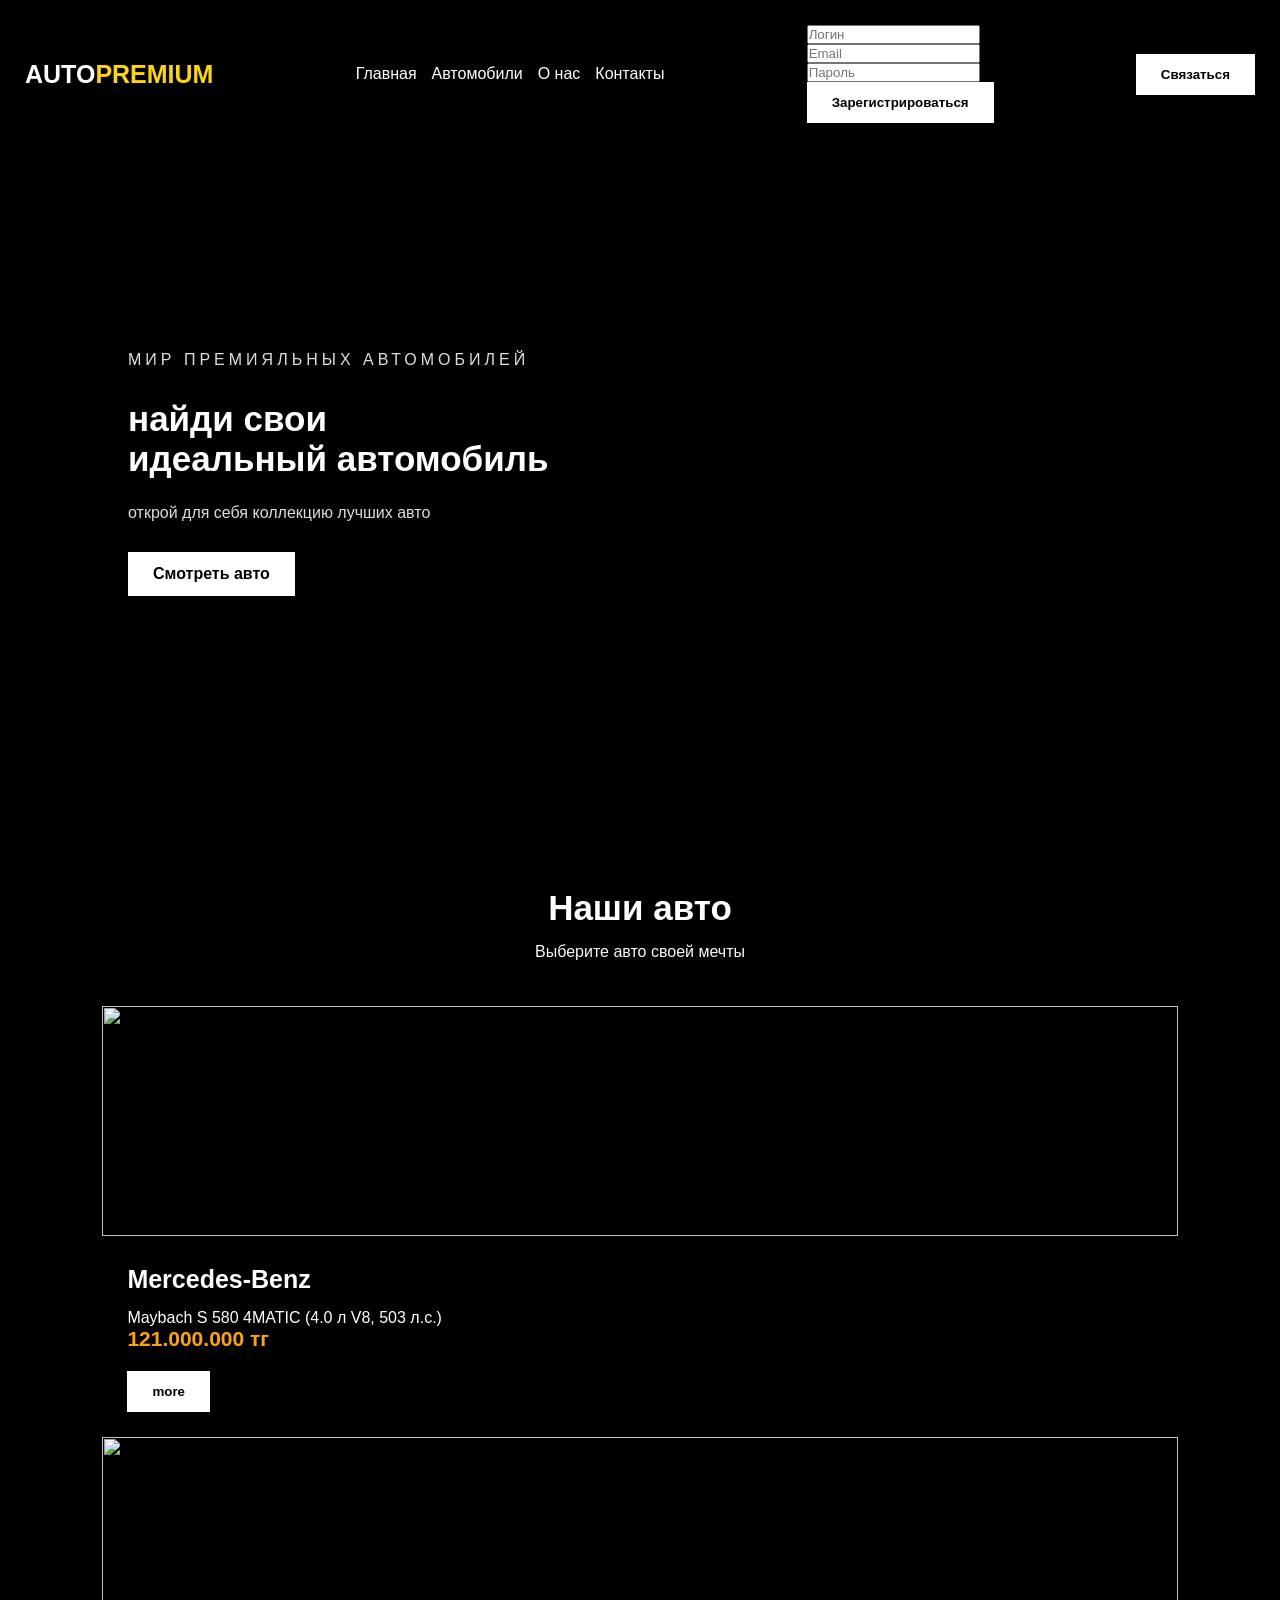
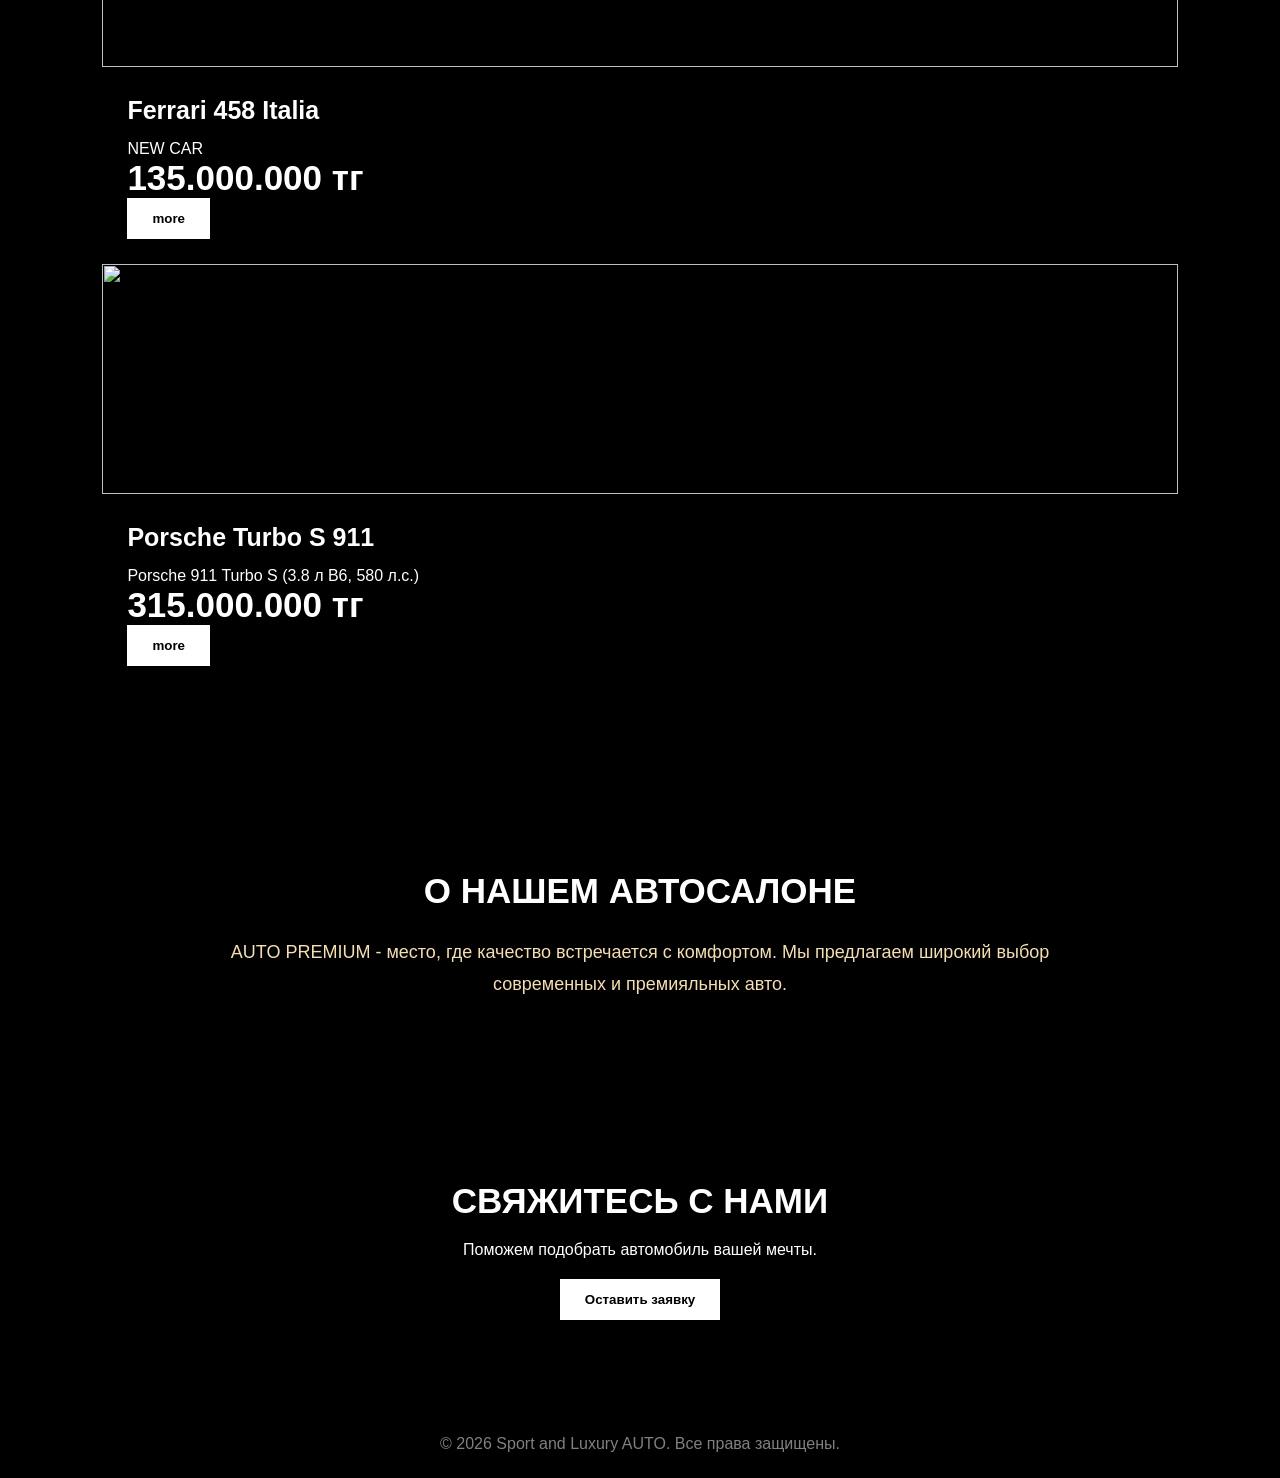
==== автосалон.html @ 5c62293b "Add files via upload" ====
<!DOCTYPE html>
<html lang="en">
<head>
    <meta charset="UTF-8">
    <meta name="viewport" content="width=device-width, initial-scale=1.0">
    <title>AUTO PREMIUM</title>
    <link rel="stylesheet" href="автосалон.css">
</head>
<body>
    <script src="автосалон.JS">
    
    </script>
<header>
    <div class="logo">AUTO<span>PREMIUM</span></div>

    <nav>
        <a href="#home">Главная</a>
        <a href="#cars">Автомобили</a>
        <a href="#about">О нас</a>
        <a href="#contacts">Контакты</a>
    </nav>
    
     <form action="/register" method="post">
        <input type="text" name="username" placeholder="Логин" required><br>
        <input type="email" name="email" placeholder="Email" required><br>
        <input type="password" name="password" placeholder="Пароль" required><br>
        <button type="submit">Зарегистрироваться</button>
     </form>
     

     
    <button class="header-btn" onclick="contactsUs()">
        Связаться
    </button>
</header>

<section class="hero" id="home">
    <div class="hero-content">
        <p class="subtitle">МИР ПРЕМИЯЛЬНЫХ АВТОМОБИЛЕЙ</p> 
        <h1>найди свои<br>идеальный автомобиль</h1>
        <p>открой для себя коллекцию лучших авто</p>
        <a href="#cars" class="main-btn">Смотреть авто</a>
    </div>
</section>

<section class="cars" id="cars">
    <h2>Наши авто</h2>
    <p class="section-desc">Выберите авто своей мечты</p>

    <div class="car-container">

        <div class="car-card">
            <img src="merc.jpeg" alt="">
            <div class="car-info">
                <h3>Mercedes-Benz</h3>
                <p>Maybach S 580 4MATIC (4.0 л V8, 503 л.с.)</p>
                <h4>121.000.000 тг</h4>
                <button onclick="buyCAR">more</button>
            </div>
        </div>
    </div>

    <div class="car-card">
        <img src="ferrari 1.jpeg" alt="">
        <div class="car-info">
          <h3> Ferrari 458 Italia</h3>
          <P>NEW CAR</P>
          <h2>135.000.000 тг</h2>
          <BUtton onclick="buyCAR">more</BUtton>

        </div>
        
         <div class="car-card">
            <img src="911.jpg" alt="">
            <div class="car-info">
              <h3>Porsche Turbo S 911</h3>
              <p> Porsche 911 Turbo S (3.8 л B6, 580 л.с.)</p>
              <h2>315.000.000 тг</h2>
              <button onclick="buyCAR">more</button>
            </div>

         </div>
    </div>
</section>

<section class="about" id="about">
    <h2>О НАШЕМ АВТОСАЛОНЕ</h2>
    <p>
        AUTO PREMIUM - место, где качество встречается с комфортом. Мы предлагаем 
        широкий выбор современных и премияльных авто.
    </p>
</section>

<section class="contacts" id="contacts">
    <h2>СВЯЖИТЕСЬ С НАМИ</h2>
    <p>Поможем подобрать автомобиль вашей мечты.</p>
    <button onclick="contactsUs()">Оставить заявку</button>
</section>

<footer>
    <p>© 2026 Sport and Luxury AUTO. Все права защищены.</p>
</footer>
</body>
</html>
---- автосалон.css ----
* {
    margin: 0;
    padding: 0;
    box-sizing: border-box;
    scroll-behavior: smooth;
}

body {
    background: black;
    color: white;
    font-family: Arial, Helvetica, sans-serif;
}

 

header {
    height: 85px;
    display: flex;
    align-items: center;
    justify-content: space-between;
    padding: 0 8%;
    background: black;
}

.logo {
    font-size: 25px;
    font-weight: bold;
}

.logo span  {
    color: gold;
}

nav {
    display: flex;
    gap: 30px;
}

nav a {
    color: white;
    text-decoration: none;
    transition: 0.3s;
}

nav a:hover {
    color: orange;
}

button, .main-btn {
    background: rgb(255, 255, 255);
    color: black;
    border: none;
    padding: 13px 25px;
    cursor: pointer;
    font-weight: bold;
    transition: 0.3s;
}

button:hover .main-btn:hover {

    background: white;
    transform: translateY(-3px);
}



.hero {
    height: 650px;
    
    
    display: flex;
    align-items: center;
    padding: 0 10%;
    background-image: url(gop.jpg); 
    background-repeat: no-repeat;
    background-size: cover;
    background-position: center;

    
}

.hero-content {
    max-width: 650px;
}

.subtitle {
    color: orange;
    letter-spacing: 4px;
    margin-bottom: 20px;
}

.hero h1 {
    font-size: 52px;
    margin-bottom: 25px;
}

.hero-content p {
    margin-bottom: 30px;
    color: gainsboro;
}

.main-btn {
    display: inline-block;
    text-decoration: none;
}


.cars {
    padding: 90px 8%;
    text-align: center;
}

.cars h2, .about h2, .contacts h2 {
    font-size: 35px;
}
  
.section-desc {
    color: ghostwhite;
    margin: 15px 0 45px;
}

.car-container {
    display: grid;
    grid-template-columns: repeat(3, 1fr);
    gap: 30px;
}

.car-card {
    background: black;
    text-align: left;
    overflow: hidden;
    transition: 0.3s;
}

.car-card img {
    width: 100%;
    height: 230px;
    object-fit: cover;
}

.car-info {
    padding: 25px;
}

.car-info h3 {
    margin-bottom: 15px;
    font-size: 25px;
}

.car-info h4 {
    color: orange;
    font-size: 21px;
    margin-bottom: 20px;
}


.about {
    background: black;
    text-align: center;
    padding: 90px 15%;
}


.about p {
  color: wheat;
  line-height: 1.8;
  margin-top: 25px;
  font-size: 18px;
  
}

.contacts{
    padding:  90px 20px;
    text-align: center;
}


.contacts p {
    color: white;
    margin: 20px 0;
}

footer {
    padding: 25px;
    background: black;
    color: gray;
    text-align: center;
}
 


header {
    height: auto;
    padding: 25px;
    flex-wrap: wrap;
    gap: 20px;
}

nav {
    flex-wrap: wrap;
    gap: 15px;
}

.hero h1 {
    font-size: 35px;
}
    
.car-container {
    grid-template-columns: 1fr;
}
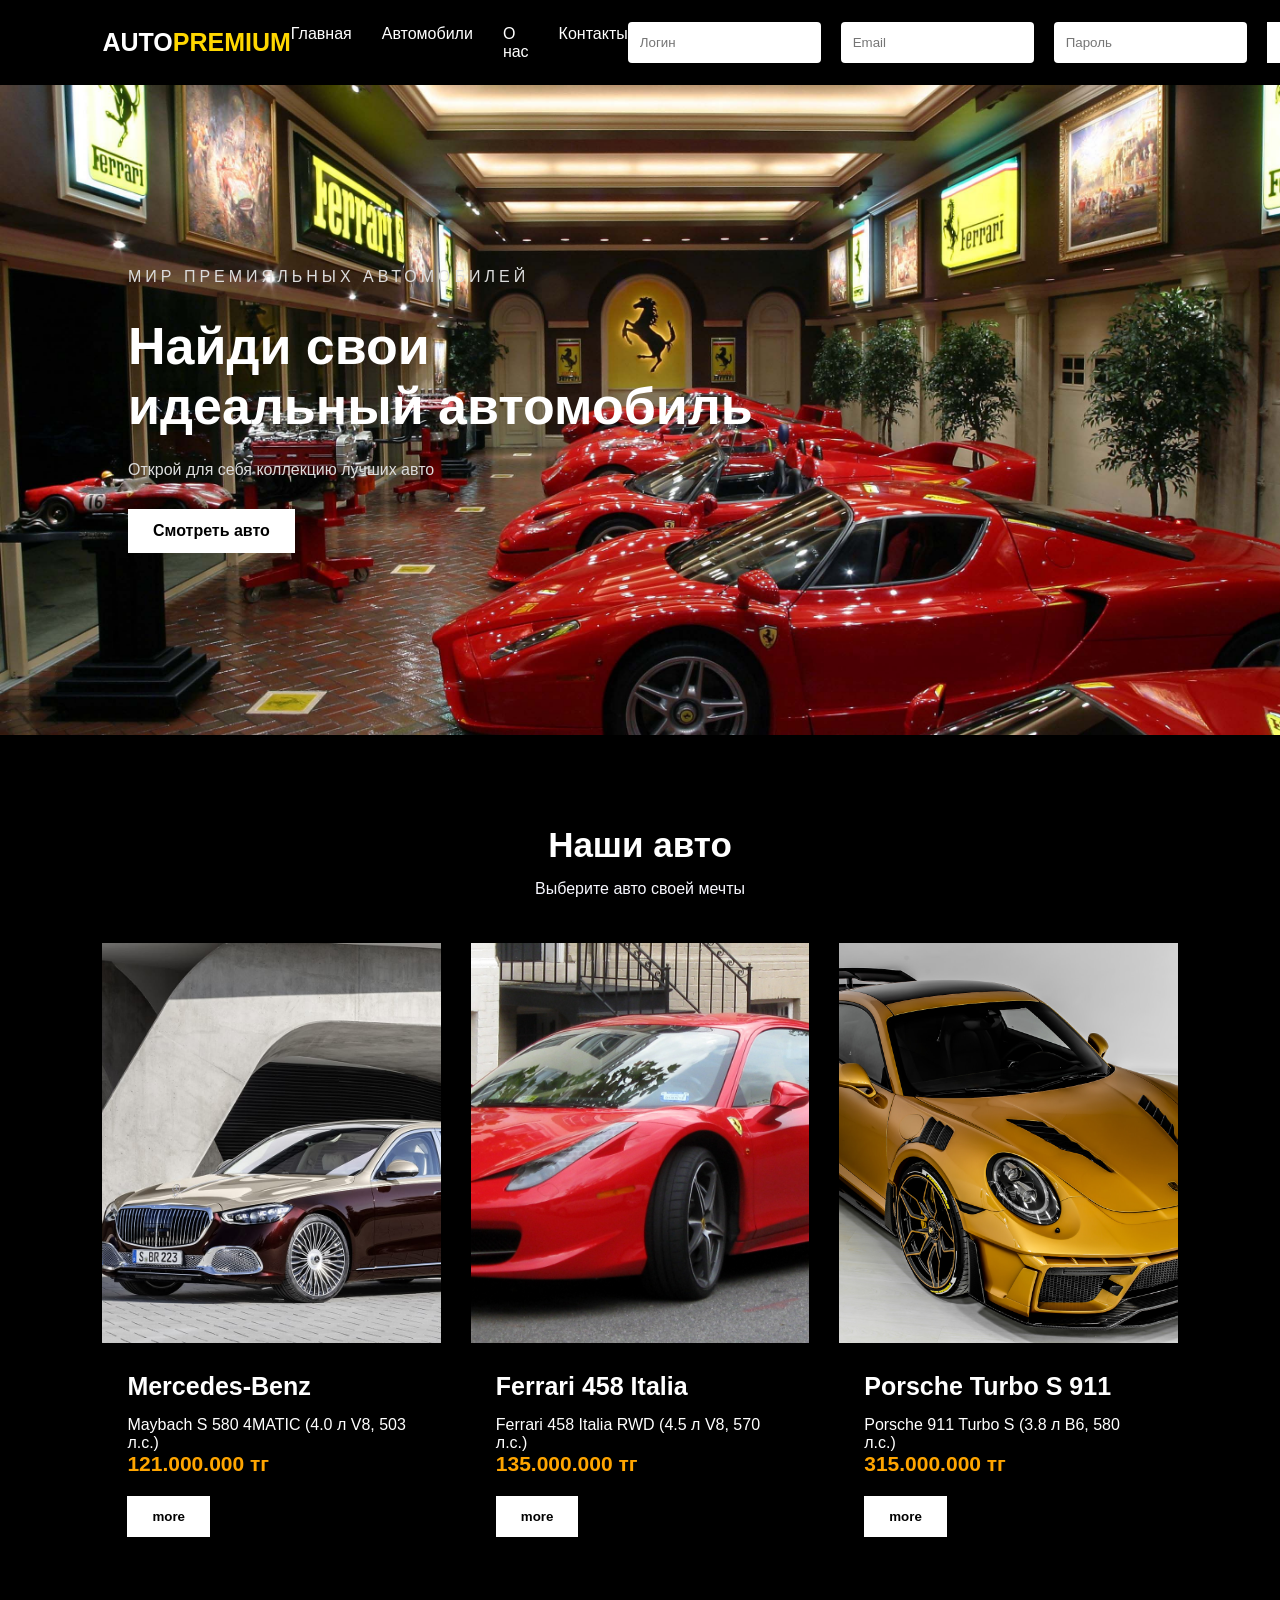
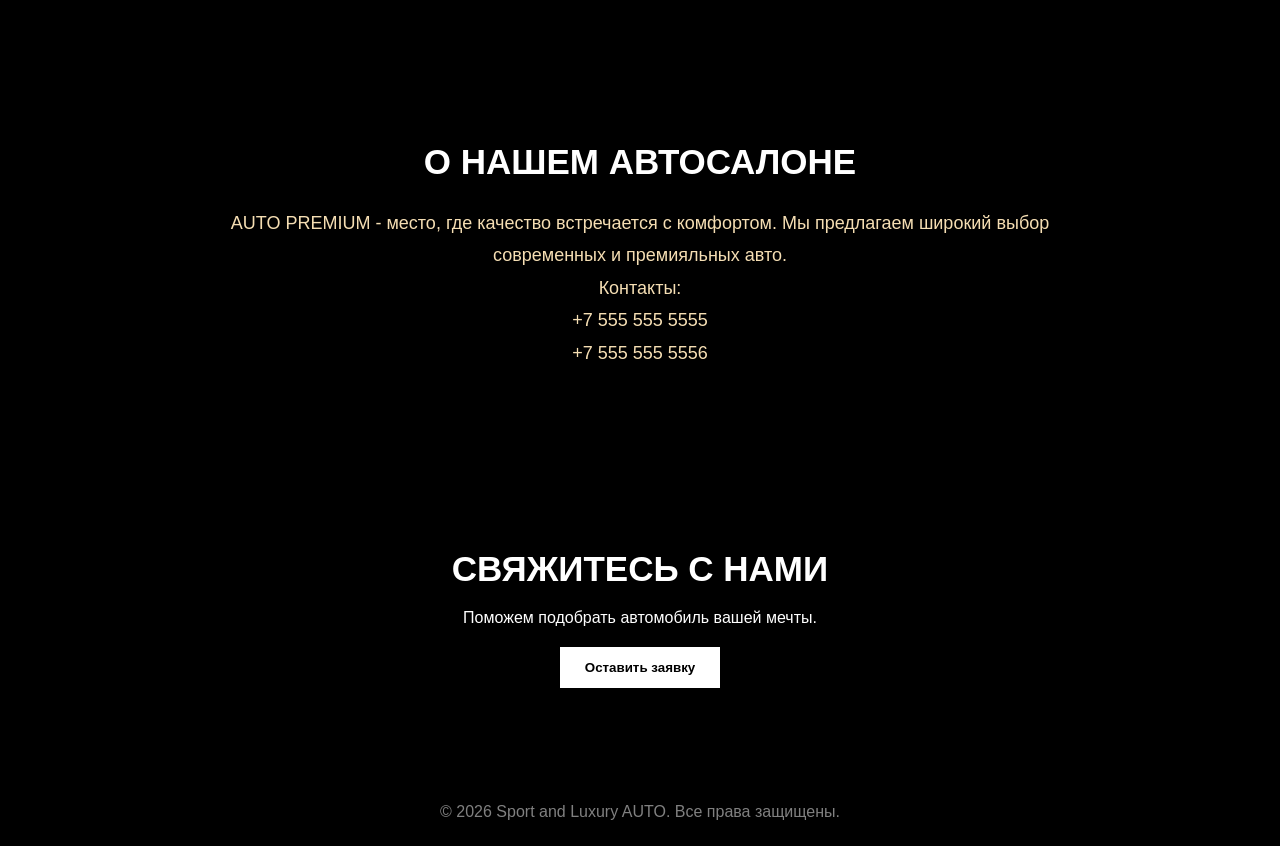
==== commit b1f1e153: "Add files via upload" ====
--- a/автосалон.html
+++ b/автосалон.html
@@ -7,10 +7,7 @@
     <link rel="stylesheet" href="автосалон.css">
 </head>
 <body>
-    <script src="автосалон.JS">
-    
-    </script>
-<header>
+ <header>
     <div class="logo">AUTO<span>PREMIUM</span></div>
 
     <nav>
@@ -29,76 +26,77 @@
      
 
      
-    <button class="header-btn" onclick="contactsUs()">
-        Связаться
-    </button>
-</header>
+     <button class="header-btn" onclick="contactsUS()">Связаться</button>
 
-<section class="hero" id="home">
+ </header>
+
+ <section class="hero" id="home">
     <div class="hero-content">
         <p class="subtitle">МИР ПРЕМИЯЛЬНЫХ АВТОМОБИЛЕЙ</p> 
-        <h1>найди свои<br>идеальный автомобиль</h1>
-        <p>открой для себя коллекцию лучших авто</p>
+        <h1>Найди свои<br>идеальный автомобиль</h1>
+        <p>Открой для себя коллекцию лучших авто</p>
         <a href="#cars" class="main-btn">Смотреть авто</a>
     </div>
-</section>
+ </section>
 
-<section class="cars" id="cars">
-    <h2>Наши авто</h2>
-    <p class="section-desc">Выберите авто своей мечты</p>
+    <section class="cars" id="cars">
+       <h2>Наши авто</h2>
+       <p class="section-desc">Выберите авто своей мечты</p>
 
-    <div class="car-container">
+        <div class="car-container">
 
-        <div class="car-card">
-            <img src="merc.jpeg" alt="">
-            <div class="car-info">
-                <h3>Mercedes-Benz</h3>
-                <p>Maybach S 580 4MATIC (4.0 л V8, 503 л.с.)</p>
-                <h4>121.000.000 тг</h4>
-                <button onclick="buyCAR">more</button>
+            <div class="car-card">
+               <img src="merc.jpeg" alt="">
+               <div class="car-info">
+                 <h3>Mercedes-Benz</h3>
+                 <p>Maybach S 580 4MATIC (4.0 л V8, 503 л.с.)</p>
+                 <h2>121.000.000 тг</h2>
+                 <button onclick="buyCAR(Mercedes-Benz Maybach S 580)">more</button>
+                </div>
+            </div>
+        
+
+            <div class="car-card">
+               <img src="ferrari 1.jpeg" alt="">
+               <div class="car-info">
+                   <h3> Ferrari 458 Italia</h3>
+                   <P>Ferrari 458 Italia RWD (4.5 л V8, 570 л.с.)</P>
+                   <h2>135.000.000 тг</h2>
+                   <button onclick="buyCAR(Ferrari 458 Italia)">more</button>
+               </div>
+            </div>
+        
+            <div class="car-card">
+                <img src="911.jpg" alt="">
+                <div class="car-info">
+                    <h3>Porsche Turbo S 911</h3>
+                    <p> Porsche 911 Turbo S (3.8 л B6, 580 л.с.)</p>
+                    <h2>315.000.000 тг</h2>
+                    <button onclick="buyCAR(Porsche Turbo S)">more</button>
+                </div>
+
             </div>
         </div>
-    </div>
+    </section>
 
-    <div class="car-card">
-        <img src="ferrari 1.jpeg" alt="">
-        <div class="car-info">
-          <h3> Ferrari 458 Italia</h3>
-          <P>NEW CAR</P>
-          <h2>135.000.000 тг</h2>
-          <BUtton onclick="buyCAR">more</BUtton>
-
-        </div>
-        
-         <div class="car-card">
-            <img src="911.jpg" alt="">
-            <div class="car-info">
-              <h3>Porsche Turbo S 911</h3>
-              <p> Porsche 911 Turbo S (3.8 л B6, 580 л.с.)</p>
-              <h2>315.000.000 тг</h2>
-              <button onclick="buyCAR">more</button>
-            </div>
-
-         </div>
-    </div>
-</section>
-
-<section class="about" id="about">
+ <section class="about" id="about">
     <h2>О НАШЕМ АВТОСАЛОНЕ</h2>
     <p>
         AUTO PREMIUM - место, где качество встречается с комфортом. Мы предлагаем 
-        широкий выбор современных и премияльных авто.
+        широкий выбор современных и премияльных авто. <br>Контакты: 
+        <br> +7 555 555 5555 <br> +7 555 555 5556
     </p>
-</section>
+ </section>
 
-<section class="contacts" id="contacts">
+ <section class="contacts" id="contacts">
     <h2>СВЯЖИТЕСЬ С НАМИ</h2>
     <p>Поможем подобрать автомобиль вашей мечты.</p>
     <button onclick="contactsUs()">Оставить заявку</button>
-</section>
+ </section>
 
-<footer>
+ <footer>
     <p>© 2026 Sport and Luxury AUTO. Все права защищены.</p>
-</footer>
+ </footer>
+  <script src="автосалон.JS"></script>
 </body>
 </html>
--- a/автосалон.css
+++ b/автосалон.css
@@ -79,6 +79,10 @@
     
 }
 
+
+
+
+
 .hero-content {
     max-width: 650px;
 }
@@ -134,7 +138,7 @@
 
 .car-card img {
     width: 100%;
-    height: 230px;
+    height: 400px;
     object-fit: cover;
 }
 
@@ -147,12 +151,23 @@
     font-size: 25px;
 }
 
-.car-info h4 {
+.car-info h2 {
     color: orange;
     font-size: 21px;
     margin-bottom: 20px;
 }
 
+
+header form {
+  display: flex;
+  gap: 10px;
+}
+
+header input {
+  padding: 8px 12px;
+  border: none;
+  border-radius: 4px;
+}
 
 .about {
     background: black;
@@ -186,25 +201,10 @@
     color: gray;
     text-align: center;
 }
- 
-
-
-header {
-    height: auto;
-    padding: 25px;
-    flex-wrap: wrap;
-    gap: 20px;
-}
-
-nav {
-    flex-wrap: wrap;
-    gap: 15px;
-}
-
-.hero h1 {
-    font-size: 35px;
-}
-    
-.car-container {
-    grid-template-columns: 1fr;
-}
+
+@media (max-width: 768px) {
+  header { height: auto; padding: 25px; flex-wrap: wrap; gap: 20px; }
+  nav { flex-wrap: wrap; gap: 15px; }
+  .hero h1 { font-size: 35px; }
+  .car-container { grid-template-columns: 1fr; }
+}
